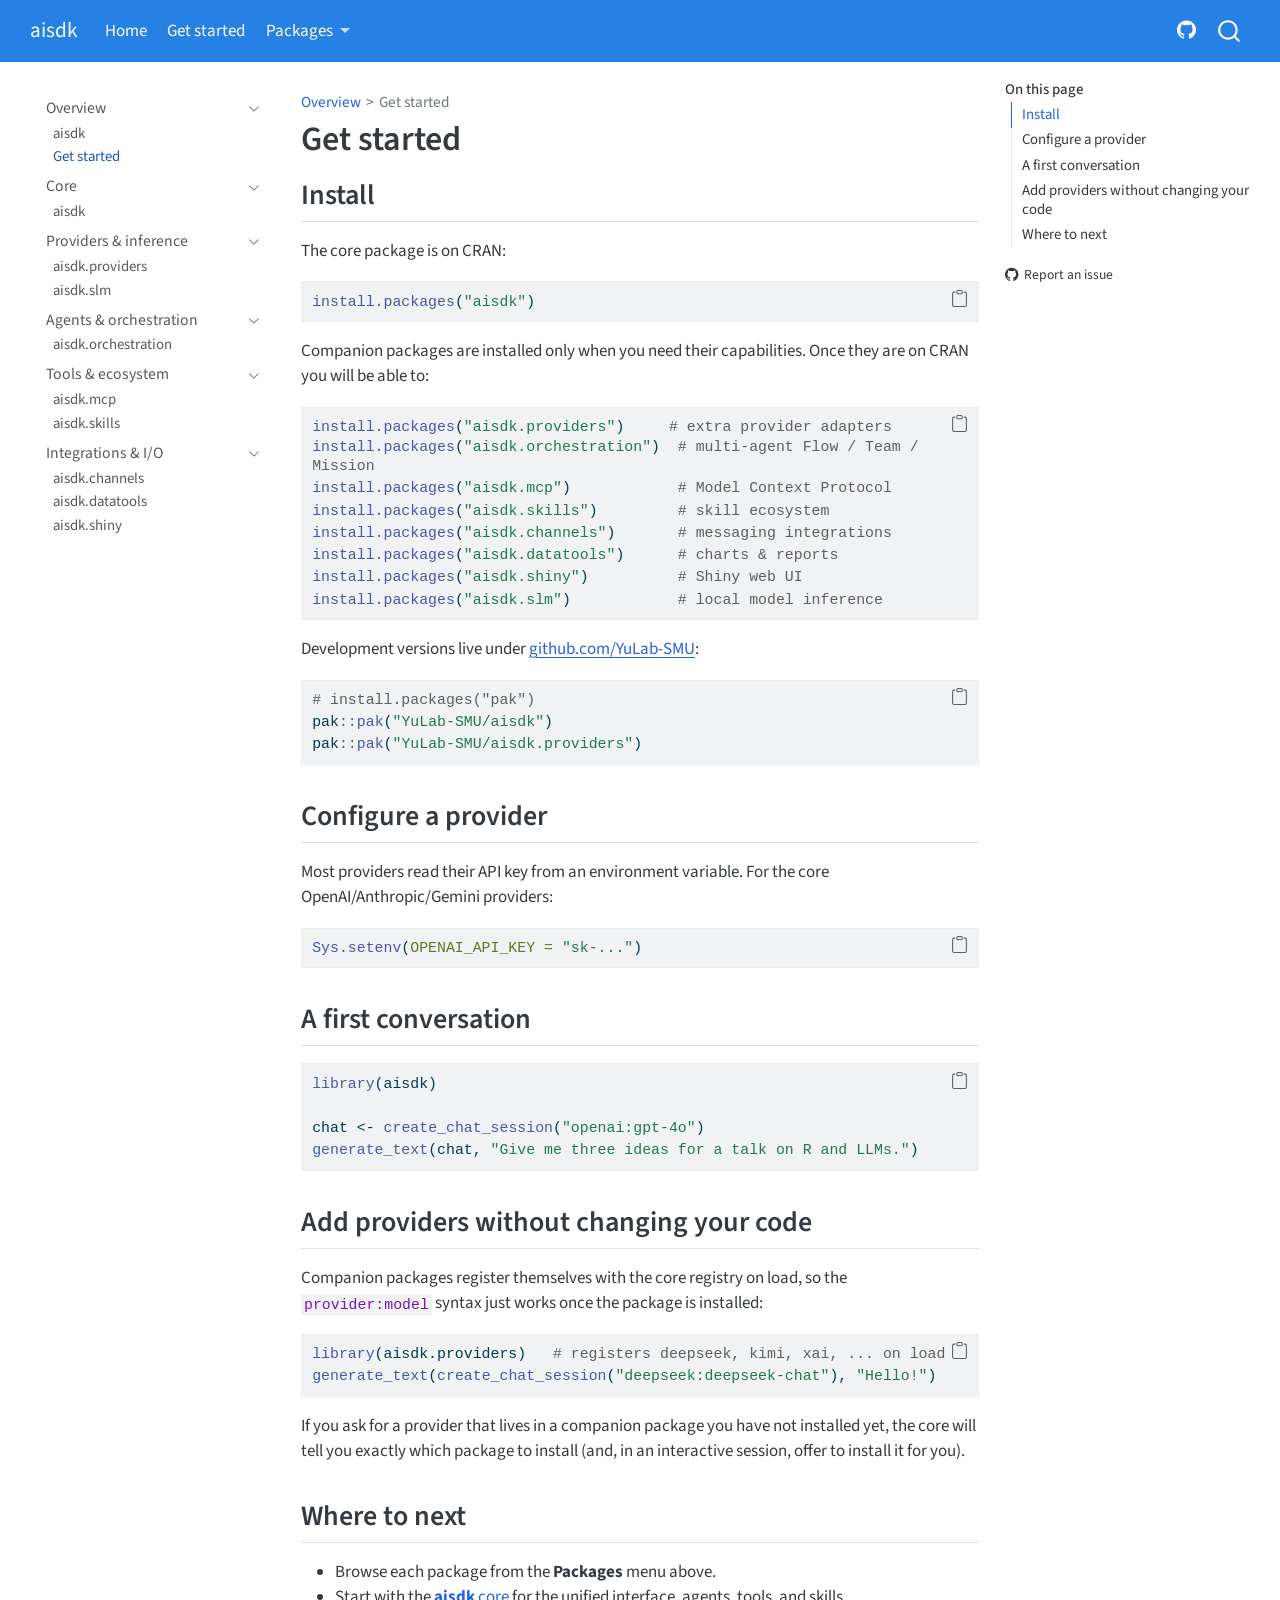
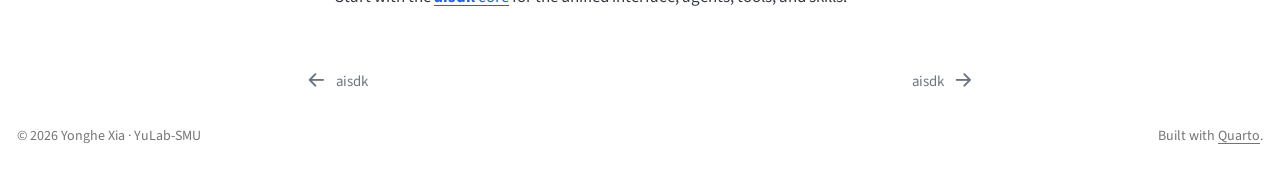
==== getting-started.html @ 2c071e80 "deploy: 6eab7a9f416797c6654ba5c603236b5b524926e0" ====
<!DOCTYPE html>
<html xmlns="http://www.w3.org/1999/xhtml" lang="en" xml:lang="en"><head>

<meta charset="utf-8">
<meta name="generator" content="quarto-1.9.38">

<meta name="viewport" content="width=device-width, initial-scale=1.0, user-scalable=yes">


<title>Get started – aisdk</title>
<style>
/* Default styles provided by pandoc.
** See https://pandoc.org/MANUAL.html#variables-for-html for config info.
*/
code{white-space: pre-wrap;}
span.smallcaps{font-variant: small-caps;}
div.columns{display: flex; gap: min(4vw, 1.5em);}
div.column{flex: auto; overflow-x: auto;}
div.hanging-indent{margin-left: 1.5em; text-indent: -1.5em;}
ul.task-list{list-style: none;}
ul.task-list li input[type="checkbox"] {
  width: 0.8em;
  margin: 0 0.8em 0.2em -1em; /* quarto-specific, see https://github.com/quarto-dev/quarto-cli/issues/4556 */ 
  vertical-align: middle;
}
/* CSS for syntax highlighting */
html { -webkit-text-size-adjust: 100%; }
pre > code.sourceCode { white-space: pre; position: relative; }
pre > code.sourceCode > span { display: inline-block; line-height: 1.25; }
pre > code.sourceCode > span:empty { height: 1.2em; }
.sourceCode { overflow: visible; }
code.sourceCode > span { color: inherit; text-decoration: inherit; }
div.sourceCode { margin: 1em 0; }
pre.sourceCode { margin: 0; }
@media screen {
div.sourceCode { overflow: auto; }
}
@media print {
pre > code.sourceCode { white-space: pre-wrap; }
pre > code.sourceCode > span { text-indent: -5em; padding-left: 5em; }
}
pre.numberSource code
  { counter-reset: source-line 0; }
pre.numberSource code > span
  { position: relative; left: -4em; counter-increment: source-line; }
pre.numberSource code > span > a:first-child::before
  { content: counter(source-line);
    position: relative; left: -1em; text-align: right; vertical-align: baseline;
    border: none; display: inline-block;
    -webkit-touch-callout: none; -webkit-user-select: none;
    -khtml-user-select: none; -moz-user-select: none;
    -ms-user-select: none; user-select: none;
    padding: 0 4px; width: 4em;
  }
pre.numberSource { margin-left: 3em;  padding-left: 4px; }
div.sourceCode
  {   }
@media screen {
pre > code.sourceCode > span > a:first-child::before { text-decoration: underline; }
}
</style>


<script src="site_libs/quarto-nav/quarto-nav.js"></script>
<script src="site_libs/quarto-nav/headroom.min.js"></script>
<script src="site_libs/clipboard/clipboard.min.js"></script>
<script src="site_libs/quarto-search/autocomplete.umd.js"></script>
<script src="site_libs/quarto-search/fuse.min.js"></script>
<script src="site_libs/quarto-search/quarto-search.js"></script>
<meta name="quarto:offset" content="./">
<link href="./packages/aisdk.html" rel="next">
<link href="./index.html" rel="prev">
<script src="site_libs/quarto-html/quarto.js" type="module"></script>
<script src="site_libs/quarto-html/tabsets/tabsets.js" type="module"></script>
<script src="site_libs/quarto-html/popper.min.js"></script>
<script src="site_libs/quarto-html/tippy.umd.min.js"></script>
<script src="site_libs/quarto-html/anchor.min.js"></script>
<link href="site_libs/quarto-html/tippy.css" rel="stylesheet">
<link href="site_libs/quarto-html/quarto-syntax-highlighting-15634bcf2e68342d4ad2dfa704d543f6.css" rel="stylesheet" id="quarto-text-highlighting-styles">
<script src="site_libs/bootstrap/bootstrap.min.js"></script>
<link href="site_libs/bootstrap/bootstrap-icons.css" rel="stylesheet">
<link href="site_libs/bootstrap/bootstrap-9aaadcc7bd3a96854312fb3be6956d5f.min.css" rel="stylesheet" append-hash="true" id="quarto-bootstrap" data-mode="light">
<script id="quarto-search-options" type="application/json">{
  "location": "navbar",
  "copy-button": false,
  "collapse-after": 3,
  "panel-placement": "end",
  "type": "overlay",
  "limit": 50,
  "keyboard-shortcut": [
    "f",
    "/",
    "s"
  ],
  "show-item-context": false,
  "language": {
    "search-no-results-text": "No results",
    "search-matching-documents-text": "matching documents",
    "search-copy-link-title": "Copy link to search",
    "search-hide-matches-text": "Hide additional matches",
    "search-more-match-text": "more match in this document",
    "search-more-matches-text": "more matches in this document",
    "search-clear-button-title": "Clear",
    "search-text-placeholder": "",
    "search-detached-cancel-button-title": "Cancel",
    "search-submit-button-title": "Submit",
    "search-label": "Search"
  }
}</script>


</head>

<body class="nav-sidebar floating nav-fixed quarto-light">

<div id="quarto-search-results"></div>
  <header id="quarto-header" class="headroom fixed-top">
    <nav class="navbar navbar-expand-lg " data-bs-theme="dark">
      <div class="navbar-container container-fluid">
      <div class="navbar-brand-container mx-auto">
    <a class="navbar-brand" href="./index.html">
    <span class="navbar-title">aisdk</span>
    </a>
  </div>
            <div id="quarto-search" class="" title="Search"></div>
          <button class="navbar-toggler" type="button" data-bs-toggle="collapse" data-bs-target="#navbarCollapse" aria-controls="navbarCollapse" role="menu" aria-expanded="false" aria-label="Toggle navigation" onclick="if (window.quartoToggleHeadroom) { window.quartoToggleHeadroom(); }">
  <span class="navbar-toggler-icon"></span>
</button>
          <div class="collapse navbar-collapse" id="navbarCollapse">
            <ul class="navbar-nav navbar-nav-scroll me-auto">
  <li class="nav-item">
    <a class="nav-link active" href="./index.html" aria-current="page"> 
<span class="menu-text">Home</span></a>
  </li>  
  <li class="nav-item">
    <a class="nav-link" href="./getting-started.html"> 
<span class="menu-text">Get started</span></a>
  </li>  
  <li class="nav-item dropdown ">
    <a class="nav-link dropdown-toggle" href="#" id="nav-menu-packages" role="link" data-bs-toggle="dropdown" aria-expanded="false">
 <span class="menu-text">Packages</span>
    </a>
    <ul class="dropdown-menu" aria-labelledby="nav-menu-packages">    
        <li>
    <a class="dropdown-item" href="./packages/aisdk.html">
 <span class="dropdown-text">aisdk — core</span></a>
  </li>  
        <li><hr class="dropdown-divider"></li>
        <li>
    <a class="dropdown-item" href="./packages/aisdk.providers.html">
 <span class="dropdown-text">aisdk.providers — provider adapters</span></a>
  </li>  
        <li>
    <a class="dropdown-item" href="./packages/aisdk.slm.html">
 <span class="dropdown-text">aisdk.slm — local inference</span></a>
  </li>  
        <li><hr class="dropdown-divider"></li>
        <li>
    <a class="dropdown-item" href="./packages/aisdk.orchestration.html">
 <span class="dropdown-text">aisdk.orchestration — multi-agent</span></a>
  </li>  
        <li>
    <a class="dropdown-item" href="./packages/aisdk.mcp.html">
 <span class="dropdown-text">aisdk.mcp — MCP client/server</span></a>
  </li>  
        <li>
    <a class="dropdown-item" href="./packages/aisdk.skills.html">
 <span class="dropdown-text">aisdk.skills — skill ecosystem</span></a>
  </li>  
        <li><hr class="dropdown-divider"></li>
        <li>
    <a class="dropdown-item" href="./packages/aisdk.channels.html">
 <span class="dropdown-text">aisdk.channels — messaging</span></a>
  </li>  
        <li>
    <a class="dropdown-item" href="./packages/aisdk.datatools.html">
 <span class="dropdown-text">aisdk.datatools — charts &amp; reports</span></a>
  </li>  
        <li>
    <a class="dropdown-item" href="./packages/aisdk.shiny.html">
 <span class="dropdown-text">aisdk.shiny — web UI</span></a>
  </li>  
    </ul>
  </li>
</ul>
            <ul class="navbar-nav navbar-nav-scroll ms-auto">
  <li class="nav-item compact">
    <a class="nav-link" href="https://github.com/YuLab-SMU/aisdk"> <i class="bi bi-github" role="img" aria-label="GitHub">
</i> 
<span class="menu-text"></span></a>
  </li>  
</ul>
          </div> <!-- /navcollapse -->
            <div class="quarto-navbar-tools">
</div>
      </div> <!-- /container-fluid -->
    </nav>
  <nav class="quarto-secondary-nav">
    <div class="container-fluid d-flex">
      <button type="button" class="quarto-btn-toggle btn" data-bs-toggle="collapse" role="button" data-bs-target=".quarto-sidebar-collapse-item" aria-controls="quarto-sidebar" aria-expanded="false" aria-label="Toggle sidebar navigation" onclick="if (window.quartoToggleHeadroom) { window.quartoToggleHeadroom(); }">
        <i class="bi bi-layout-text-sidebar-reverse"></i>
      </button>
        <nav class="quarto-page-breadcrumbs" aria-label="breadcrumb"><ol class="breadcrumb"><li class="breadcrumb-item"><a href="./index.html">Overview</a></li><li class="breadcrumb-item"><a href="./getting-started.html">Get started</a></li></ol></nav>
        <a class="flex-grow-1" role="navigation" data-bs-toggle="collapse" data-bs-target=".quarto-sidebar-collapse-item" aria-controls="quarto-sidebar" aria-expanded="false" aria-label="Toggle sidebar navigation" onclick="if (window.quartoToggleHeadroom) { window.quartoToggleHeadroom(); }">      
        </a>
    </div>
  </nav>
</header>
<!-- content -->
<div id="quarto-content" class="quarto-container page-columns page-rows-contents page-layout-article page-navbar">
<!-- sidebar -->
  <nav id="quarto-sidebar" class="sidebar collapse collapse-horizontal quarto-sidebar-collapse-item sidebar-navigation floating overflow-auto">
    <div class="sidebar-menu-container"> 
    <ul class="list-unstyled mt-1">
        <li class="sidebar-item sidebar-item-section">
      <div class="sidebar-item-container"> 
            <a class="sidebar-item-text sidebar-link text-start" data-bs-toggle="collapse" data-bs-target="#quarto-sidebar-section-1" role="navigation" aria-expanded="true">
 <span class="menu-text">Overview</span></a>
          <a class="sidebar-item-toggle text-start" data-bs-toggle="collapse" data-bs-target="#quarto-sidebar-section-1" role="navigation" aria-expanded="true" aria-label="Toggle section">
            <i class="bi bi-chevron-right ms-2"></i>
          </a> 
      </div>
      <ul id="quarto-sidebar-section-1" class="collapse list-unstyled sidebar-section depth1 show">  
          <li class="sidebar-item">
  <div class="sidebar-item-container"> 
  <a href="./index.html" class="sidebar-item-text sidebar-link">
 <span class="menu-text">aisdk</span></a>
  </div>
</li>
          <li class="sidebar-item">
  <div class="sidebar-item-container"> 
  <a href="./getting-started.html" class="sidebar-item-text sidebar-link active">
 <span class="menu-text">Get started</span></a>
  </div>
</li>
      </ul>
  </li>
        <li class="sidebar-item sidebar-item-section">
      <div class="sidebar-item-container"> 
            <a class="sidebar-item-text sidebar-link text-start" data-bs-toggle="collapse" data-bs-target="#quarto-sidebar-section-2" role="navigation" aria-expanded="true">
 <span class="menu-text">Core</span></a>
          <a class="sidebar-item-toggle text-start" data-bs-toggle="collapse" data-bs-target="#quarto-sidebar-section-2" role="navigation" aria-expanded="true" aria-label="Toggle section">
            <i class="bi bi-chevron-right ms-2"></i>
          </a> 
      </div>
      <ul id="quarto-sidebar-section-2" class="collapse list-unstyled sidebar-section depth1 show">  
          <li class="sidebar-item">
  <div class="sidebar-item-container"> 
  <a href="./packages/aisdk.html" class="sidebar-item-text sidebar-link">
 <span class="menu-text">aisdk</span></a>
  </div>
</li>
      </ul>
  </li>
        <li class="sidebar-item sidebar-item-section">
      <div class="sidebar-item-container"> 
            <a class="sidebar-item-text sidebar-link text-start" data-bs-toggle="collapse" data-bs-target="#quarto-sidebar-section-3" role="navigation" aria-expanded="true">
 <span class="menu-text">Providers &amp; inference</span></a>
          <a class="sidebar-item-toggle text-start" data-bs-toggle="collapse" data-bs-target="#quarto-sidebar-section-3" role="navigation" aria-expanded="true" aria-label="Toggle section">
            <i class="bi bi-chevron-right ms-2"></i>
          </a> 
      </div>
      <ul id="quarto-sidebar-section-3" class="collapse list-unstyled sidebar-section depth1 show">  
          <li class="sidebar-item">
  <div class="sidebar-item-container"> 
  <a href="./packages/aisdk.providers.html" class="sidebar-item-text sidebar-link">
 <span class="menu-text">aisdk.providers</span></a>
  </div>
</li>
          <li class="sidebar-item">
  <div class="sidebar-item-container"> 
  <a href="./packages/aisdk.slm.html" class="sidebar-item-text sidebar-link">
 <span class="menu-text">aisdk.slm</span></a>
  </div>
</li>
      </ul>
  </li>
        <li class="sidebar-item sidebar-item-section">
      <div class="sidebar-item-container"> 
            <a class="sidebar-item-text sidebar-link text-start" data-bs-toggle="collapse" data-bs-target="#quarto-sidebar-section-4" role="navigation" aria-expanded="true">
 <span class="menu-text">Agents &amp; orchestration</span></a>
          <a class="sidebar-item-toggle text-start" data-bs-toggle="collapse" data-bs-target="#quarto-sidebar-section-4" role="navigation" aria-expanded="true" aria-label="Toggle section">
            <i class="bi bi-chevron-right ms-2"></i>
          </a> 
      </div>
      <ul id="quarto-sidebar-section-4" class="collapse list-unstyled sidebar-section depth1 show">  
          <li class="sidebar-item">
  <div class="sidebar-item-container"> 
  <a href="./packages/aisdk.orchestration.html" class="sidebar-item-text sidebar-link">
 <span class="menu-text">aisdk.orchestration</span></a>
  </div>
</li>
      </ul>
  </li>
        <li class="sidebar-item sidebar-item-section">
      <div class="sidebar-item-container"> 
            <a class="sidebar-item-text sidebar-link text-start" data-bs-toggle="collapse" data-bs-target="#quarto-sidebar-section-5" role="navigation" aria-expanded="true">
 <span class="menu-text">Tools &amp; ecosystem</span></a>
          <a class="sidebar-item-toggle text-start" data-bs-toggle="collapse" data-bs-target="#quarto-sidebar-section-5" role="navigation" aria-expanded="true" aria-label="Toggle section">
            <i class="bi bi-chevron-right ms-2"></i>
          </a> 
      </div>
      <ul id="quarto-sidebar-section-5" class="collapse list-unstyled sidebar-section depth1 show">  
          <li class="sidebar-item">
  <div class="sidebar-item-container"> 
  <a href="./packages/aisdk.mcp.html" class="sidebar-item-text sidebar-link">
 <span class="menu-text">aisdk.mcp</span></a>
  </div>
</li>
          <li class="sidebar-item">
  <div class="sidebar-item-container"> 
  <a href="./packages/aisdk.skills.html" class="sidebar-item-text sidebar-link">
 <span class="menu-text">aisdk.skills</span></a>
  </div>
</li>
      </ul>
  </li>
        <li class="sidebar-item sidebar-item-section">
      <div class="sidebar-item-container"> 
            <a class="sidebar-item-text sidebar-link text-start" data-bs-toggle="collapse" data-bs-target="#quarto-sidebar-section-6" role="navigation" aria-expanded="true">
 <span class="menu-text">Integrations &amp; I/O</span></a>
          <a class="sidebar-item-toggle text-start" data-bs-toggle="collapse" data-bs-target="#quarto-sidebar-section-6" role="navigation" aria-expanded="true" aria-label="Toggle section">
            <i class="bi bi-chevron-right ms-2"></i>
          </a> 
      </div>
      <ul id="quarto-sidebar-section-6" class="collapse list-unstyled sidebar-section depth1 show">  
          <li class="sidebar-item">
  <div class="sidebar-item-container"> 
  <a href="./packages/aisdk.channels.html" class="sidebar-item-text sidebar-link">
 <span class="menu-text">aisdk.channels</span></a>
  </div>
</li>
          <li class="sidebar-item">
  <div class="sidebar-item-container"> 
  <a href="./packages/aisdk.datatools.html" class="sidebar-item-text sidebar-link">
 <span class="menu-text">aisdk.datatools</span></a>
  </div>
</li>
          <li class="sidebar-item">
  <div class="sidebar-item-container"> 
  <a href="./packages/aisdk.shiny.html" class="sidebar-item-text sidebar-link">
 <span class="menu-text">aisdk.shiny</span></a>
  </div>
</li>
      </ul>
  </li>
    </ul>
    </div>
</nav>
<div id="quarto-sidebar-glass" class="quarto-sidebar-collapse-item" data-bs-toggle="collapse" data-bs-target=".quarto-sidebar-collapse-item"></div>
<!-- margin-sidebar -->
    <div id="quarto-margin-sidebar" class="sidebar margin-sidebar">
        <nav id="TOC" role="doc-toc" class="toc-active">
    <h2 id="toc-title">On this page</h2>
   
  <ul>
  <li><a href="#install" id="toc-install" class="nav-link active" data-scroll-target="#install">Install</a></li>
  <li><a href="#configure-a-provider" id="toc-configure-a-provider" class="nav-link" data-scroll-target="#configure-a-provider">Configure a provider</a></li>
  <li><a href="#a-first-conversation" id="toc-a-first-conversation" class="nav-link" data-scroll-target="#a-first-conversation">A first conversation</a></li>
  <li><a href="#add-providers-without-changing-your-code" id="toc-add-providers-without-changing-your-code" class="nav-link" data-scroll-target="#add-providers-without-changing-your-code">Add providers without changing your code</a></li>
  <li><a href="#where-to-next" id="toc-where-to-next" class="nav-link" data-scroll-target="#where-to-next">Where to next</a></li>
  </ul>
<div class="toc-actions"><ul><li><a href="https://github.com/YuLab-SMU/aisdk-docs/issues/new" class="toc-action"><i class="bi bi-github"></i>Report an issue</a></li></ul></div></nav>
    </div>
<!-- main -->
<main class="content" id="quarto-document-content">

<header id="title-block-header" class="quarto-title-block default"><nav class="quarto-page-breadcrumbs quarto-title-breadcrumbs d-none d-lg-block" aria-label="breadcrumb"><ol class="breadcrumb"><li class="breadcrumb-item"><a href="./index.html">Overview</a></li><li class="breadcrumb-item"><a href="./getting-started.html">Get started</a></li></ol></nav>
<div class="quarto-title">
<h1 class="title">Get started</h1>
</div>



<div class="quarto-title-meta">

    
  
    
  </div>
  


</header>


<section id="install" class="level2">
<h2 class="anchored" data-anchor-id="install">Install</h2>
<p>The core package is on CRAN:</p>
<div class="code-copy-outer-scaffold"><div class="sourceCode" id="cb1"><pre class="sourceCode r code-with-copy"><code class="sourceCode r"><span id="cb1-1"><a href="#cb1-1" aria-hidden="true" tabindex="-1"></a><span class="fu">install.packages</span>(<span class="st">"aisdk"</span>)</span></code></pre></div><button title="Copy to Clipboard" class="code-copy-button"><i class="bi"></i></button></div>
<p>Companion packages are installed only when you need their capabilities. Once they are on CRAN you will be able to:</p>
<div class="code-copy-outer-scaffold"><div class="sourceCode" id="cb2"><pre class="sourceCode r code-with-copy"><code class="sourceCode r"><span id="cb2-1"><a href="#cb2-1" aria-hidden="true" tabindex="-1"></a><span class="fu">install.packages</span>(<span class="st">"aisdk.providers"</span>)     <span class="co"># extra provider adapters</span></span>
<span id="cb2-2"><a href="#cb2-2" aria-hidden="true" tabindex="-1"></a><span class="fu">install.packages</span>(<span class="st">"aisdk.orchestration"</span>)  <span class="co"># multi-agent Flow / Team / Mission</span></span>
<span id="cb2-3"><a href="#cb2-3" aria-hidden="true" tabindex="-1"></a><span class="fu">install.packages</span>(<span class="st">"aisdk.mcp"</span>)            <span class="co"># Model Context Protocol</span></span>
<span id="cb2-4"><a href="#cb2-4" aria-hidden="true" tabindex="-1"></a><span class="fu">install.packages</span>(<span class="st">"aisdk.skills"</span>)         <span class="co"># skill ecosystem</span></span>
<span id="cb2-5"><a href="#cb2-5" aria-hidden="true" tabindex="-1"></a><span class="fu">install.packages</span>(<span class="st">"aisdk.channels"</span>)       <span class="co"># messaging integrations</span></span>
<span id="cb2-6"><a href="#cb2-6" aria-hidden="true" tabindex="-1"></a><span class="fu">install.packages</span>(<span class="st">"aisdk.datatools"</span>)      <span class="co"># charts &amp; reports</span></span>
<span id="cb2-7"><a href="#cb2-7" aria-hidden="true" tabindex="-1"></a><span class="fu">install.packages</span>(<span class="st">"aisdk.shiny"</span>)          <span class="co"># Shiny web UI</span></span>
<span id="cb2-8"><a href="#cb2-8" aria-hidden="true" tabindex="-1"></a><span class="fu">install.packages</span>(<span class="st">"aisdk.slm"</span>)            <span class="co"># local model inference</span></span></code></pre></div><button title="Copy to Clipboard" class="code-copy-button"><i class="bi"></i></button></div>
<p>Development versions live under <a href="https://github.com/YuLab-SMU">github.com/YuLab-SMU</a>:</p>
<div class="code-copy-outer-scaffold"><div class="sourceCode" id="cb3"><pre class="sourceCode r code-with-copy"><code class="sourceCode r"><span id="cb3-1"><a href="#cb3-1" aria-hidden="true" tabindex="-1"></a><span class="co"># install.packages("pak")</span></span>
<span id="cb3-2"><a href="#cb3-2" aria-hidden="true" tabindex="-1"></a>pak<span class="sc">::</span><span class="fu">pak</span>(<span class="st">"YuLab-SMU/aisdk"</span>)</span>
<span id="cb3-3"><a href="#cb3-3" aria-hidden="true" tabindex="-1"></a>pak<span class="sc">::</span><span class="fu">pak</span>(<span class="st">"YuLab-SMU/aisdk.providers"</span>)</span></code></pre></div><button title="Copy to Clipboard" class="code-copy-button"><i class="bi"></i></button></div>
</section>
<section id="configure-a-provider" class="level2">
<h2 class="anchored" data-anchor-id="configure-a-provider">Configure a provider</h2>
<p>Most providers read their API key from an environment variable. For the core OpenAI/Anthropic/Gemini providers:</p>
<div class="code-copy-outer-scaffold"><div class="sourceCode" id="cb4"><pre class="sourceCode r code-with-copy"><code class="sourceCode r"><span id="cb4-1"><a href="#cb4-1" aria-hidden="true" tabindex="-1"></a><span class="fu">Sys.setenv</span>(<span class="at">OPENAI_API_KEY =</span> <span class="st">"sk-..."</span>)</span></code></pre></div><button title="Copy to Clipboard" class="code-copy-button"><i class="bi"></i></button></div>
</section>
<section id="a-first-conversation" class="level2">
<h2 class="anchored" data-anchor-id="a-first-conversation">A first conversation</h2>
<div class="code-copy-outer-scaffold"><div class="sourceCode" id="cb5"><pre class="sourceCode r code-with-copy"><code class="sourceCode r"><span id="cb5-1"><a href="#cb5-1" aria-hidden="true" tabindex="-1"></a><span class="fu">library</span>(aisdk)</span>
<span id="cb5-2"><a href="#cb5-2" aria-hidden="true" tabindex="-1"></a></span>
<span id="cb5-3"><a href="#cb5-3" aria-hidden="true" tabindex="-1"></a>chat <span class="ot">&lt;-</span> <span class="fu">create_chat_session</span>(<span class="st">"openai:gpt-4o"</span>)</span>
<span id="cb5-4"><a href="#cb5-4" aria-hidden="true" tabindex="-1"></a><span class="fu">generate_text</span>(chat, <span class="st">"Give me three ideas for a talk on R and LLMs."</span>)</span></code></pre></div><button title="Copy to Clipboard" class="code-copy-button"><i class="bi"></i></button></div>
</section>
<section id="add-providers-without-changing-your-code" class="level2">
<h2 class="anchored" data-anchor-id="add-providers-without-changing-your-code">Add providers without changing your code</h2>
<p>Companion packages register themselves with the core registry on load, so the <code>provider:model</code> syntax just works once the package is installed:</p>
<div class="code-copy-outer-scaffold"><div class="sourceCode" id="cb6"><pre class="sourceCode r code-with-copy"><code class="sourceCode r"><span id="cb6-1"><a href="#cb6-1" aria-hidden="true" tabindex="-1"></a><span class="fu">library</span>(aisdk.providers)   <span class="co"># registers deepseek, kimi, xai, ... on load</span></span>
<span id="cb6-2"><a href="#cb6-2" aria-hidden="true" tabindex="-1"></a><span class="fu">generate_text</span>(<span class="fu">create_chat_session</span>(<span class="st">"deepseek:deepseek-chat"</span>), <span class="st">"Hello!"</span>)</span></code></pre></div><button title="Copy to Clipboard" class="code-copy-button"><i class="bi"></i></button></div>
<p>If you ask for a provider that lives in a companion package you have not installed yet, the core will tell you exactly which package to install (and, in an interactive session, offer to install it for you).</p>
</section>
<section id="where-to-next" class="level2">
<h2 class="anchored" data-anchor-id="where-to-next">Where to next</h2>
<ul>
<li>Browse each package from the <strong>Packages</strong> menu above.</li>
<li>Start with the <a href="./packages/aisdk.html"><strong>aisdk</strong> core</a> for the unified interface, agents, tools, and skills.</li>
</ul>


</section>

</main> <!-- /main -->
<script id="quarto-html-after-body" type="application/javascript">
  window.document.addEventListener("DOMContentLoaded", function (event) {
    const icon = "";
    const anchorJS = new window.AnchorJS();
    anchorJS.options = {
      placement: 'right',
      icon: icon
    };
    anchorJS.add('.anchored');
    const isCodeAnnotation = (el) => {
      for (const clz of el.classList) {
        if (clz.startsWith('code-annotation-')) {                     
          return true;
        }
      }
      return false;
    }
    const onCopySuccess = function(e) {
      // button target
      const button = e.trigger;
      // don't keep focus
      button.blur();
      // flash "checked"
      button.classList.add('code-copy-button-checked');
      var currentTitle = button.getAttribute("title");
      button.setAttribute("title", "Copied!");
      let tooltip;
      if (window.bootstrap) {
        button.setAttribute("data-bs-toggle", "tooltip");
        button.setAttribute("data-bs-placement", "left");
        button.setAttribute("data-bs-title", "Copied!");
        tooltip = new bootstrap.Tooltip(button, 
          { trigger: "manual", 
            customClass: "code-copy-button-tooltip",
            offset: [0, -8]});
        tooltip.show();    
      }
      setTimeout(function() {
        if (tooltip) {
          tooltip.hide();
          button.removeAttribute("data-bs-title");
          button.removeAttribute("data-bs-toggle");
          button.removeAttribute("data-bs-placement");
        }
        button.setAttribute("title", currentTitle);
        button.classList.remove('code-copy-button-checked');
      }, 1000);
      // clear code selection
      e.clearSelection();
    }
    const getTextToCopy = function(trigger) {
      const outerScaffold = trigger.parentElement.cloneNode(true);
      const codeEl = outerScaffold.querySelector('code');
      for (const childEl of codeEl.children) {
        if (isCodeAnnotation(childEl)) {
          childEl.remove();
        }
      }
      return codeEl.innerText;
    }
    const clipboard = new window.ClipboardJS('.code-copy-button:not([data-in-quarto-modal])', {
      text: getTextToCopy
    });
    clipboard.on('success', onCopySuccess);
    if (window.document.getElementById('quarto-embedded-source-code-modal')) {
      const clipboardModal = new window.ClipboardJS('.code-copy-button[data-in-quarto-modal]', {
        text: getTextToCopy,
        container: window.document.getElementById('quarto-embedded-source-code-modal')
      });
      clipboardModal.on('success', onCopySuccess);
    }
      var localhostRegex = new RegExp(/^(?:http|https):\/\/localhost\:?[0-9]*\//);
      var mailtoRegex = new RegExp(/^mailto:/);
        var filterRegex = new RegExp("https:\/\/yulab-smu\.github\.io\/aisdk-docs\/");
      var isInternal = (href) => {
          return filterRegex.test(href) || localhostRegex.test(href) || mailtoRegex.test(href);
      }
      // Inspect non-navigation links and adorn them if external
     var links = window.document.querySelectorAll('a[href]:not(.nav-link):not(.navbar-brand):not(.toc-action):not(.sidebar-link):not(.sidebar-item-toggle):not(.pagination-link):not(.no-external):not([aria-hidden]):not(.dropdown-item):not(.quarto-navigation-tool):not(.about-link)');
      for (var i=0; i<links.length; i++) {
        const link = links[i];
        if (!isInternal(link.href)) {
          // undo the damage that might have been done by quarto-nav.js in the case of
          // links that we want to consider external
          if (link.dataset.originalHref !== undefined) {
            link.href = link.dataset.originalHref;
          }
        }
      }
    function tippyHover(el, contentFn, onTriggerFn, onUntriggerFn) {
      const config = {
        allowHTML: true,
        maxWidth: 500,
        delay: 100,
        arrow: false,
        appendTo: function(el) {
            return el.parentElement;
        },
        interactive: true,
        interactiveBorder: 10,
        theme: 'quarto',
        placement: 'bottom-start',
      };
      if (contentFn) {
        config.content = contentFn;
      }
      if (onTriggerFn) {
        config.onTrigger = onTriggerFn;
      }
      if (onUntriggerFn) {
        config.onUntrigger = onUntriggerFn;
      }
      window.tippy(el, config); 
    }
    const noterefs = window.document.querySelectorAll('a[role="doc-noteref"]');
    for (var i=0; i<noterefs.length; i++) {
      const ref = noterefs[i];
      tippyHover(ref, function() {
        // use id or data attribute instead here
        let href = ref.getAttribute('data-footnote-href') || ref.getAttribute('href');
        try { href = new URL(href).hash; } catch {}
        const id = href.replace(/^#\/?/, "");
        const note = window.document.getElementById(id);
        if (note) {
          return note.innerHTML;
        } else {
          return "";
        }
      });
    }
    const xrefs = window.document.querySelectorAll('a.quarto-xref');
    const processXRef = (id, note) => {
      // Strip column container classes
      const stripColumnClz = (el) => {
        el.classList.remove("page-full", "page-columns");
        if (el.children) {
          for (const child of el.children) {
            stripColumnClz(child);
          }
        }
      }
      stripColumnClz(note)
      if (id === null || id.startsWith('sec-')) {
        // Special case sections, only their first couple elements
        const container = document.createElement("div");
        if (note.children && note.children.length > 2) {
          container.appendChild(note.children[0].cloneNode(true));
          for (let i = 1; i < note.children.length; i++) {
            const child = note.children[i];
            if (child.tagName === "P" && child.innerText === "") {
              continue;
            } else {
              container.appendChild(child.cloneNode(true));
              break;
            }
          }
          if (window.Quarto?.typesetMath) {
            window.Quarto.typesetMath(container);
          }
          return container.innerHTML
        } else {
          if (window.Quarto?.typesetMath) {
            window.Quarto.typesetMath(note);
          }
          return note.innerHTML;
        }
      } else {
        // Remove any anchor links if they are present
        const anchorLink = note.querySelector('a.anchorjs-link');
        if (anchorLink) {
          anchorLink.remove();
        }
        if (window.Quarto?.typesetMath) {
          window.Quarto.typesetMath(note);
        }
        if (note.classList.contains("callout")) {
          return note.outerHTML;
        } else {
          return note.innerHTML;
        }
      }
    }
    for (var i=0; i<xrefs.length; i++) {
      const xref = xrefs[i];
      tippyHover(xref, undefined, function(instance) {
        instance.disable();
        let url = xref.getAttribute('href');
        let hash = undefined; 
        if (url.startsWith('#')) {
          hash = url;
        } else {
          try { hash = new URL(url).hash; } catch {}
        }
        if (hash) {
          const id = hash.replace(/^#\/?/, "");
          const note = window.document.getElementById(id);
          if (note !== null) {
            try {
              const html = processXRef(id, note.cloneNode(true));
              instance.setContent(html);
            } finally {
              instance.enable();
              instance.show();
            }
          } else {
            // See if we can fetch this
            fetch(url.split('#')[0])
            .then(res => res.text())
            .then(html => {
              const parser = new DOMParser();
              const htmlDoc = parser.parseFromString(html, "text/html");
              const note = htmlDoc.getElementById(id);
              if (note !== null) {
                const html = processXRef(id, note);
                instance.setContent(html);
              } 
            }).finally(() => {
              instance.enable();
              instance.show();
            });
          }
        } else {
          // See if we can fetch a full url (with no hash to target)
          // This is a special case and we should probably do some content thinning / targeting
          fetch(url)
          .then(res => res.text())
          .then(html => {
            const parser = new DOMParser();
            const htmlDoc = parser.parseFromString(html, "text/html");
            const note = htmlDoc.querySelector('main.content');
            if (note !== null) {
              // This should only happen for chapter cross references
              // (since there is no id in the URL)
              // remove the first header
              if (note.children.length > 0 && note.children[0].tagName === "HEADER") {
                note.children[0].remove();
              }
              const html = processXRef(null, note);
              instance.setContent(html);
            } 
          }).finally(() => {
            instance.enable();
            instance.show();
          });
        }
      }, function(instance) {
      });
    }
        let selectedAnnoteEl;
        const selectorForAnnotation = ( cell, annotation) => {
          let cellAttr = 'data-code-cell="' + cell + '"';
          let lineAttr = 'data-code-annotation="' +  annotation + '"';
          const selector = 'span[' + cellAttr + '][' + lineAttr + ']';
          return selector;
        }
        const selectCodeLines = (annoteEl) => {
          const doc = window.document;
          const targetCell = annoteEl.getAttribute("data-target-cell");
          const targetAnnotation = annoteEl.getAttribute("data-target-annotation");
          const annoteSpan = window.document.querySelector(selectorForAnnotation(targetCell, targetAnnotation));
          const lines = annoteSpan.getAttribute("data-code-lines").split(",");
          const lineIds = lines.map((line) => {
            return targetCell + "-" + line;
          })
          let top = null;
          let height = null;
          let parent = null;
          if (lineIds.length > 0) {
              //compute the position of the single el (top and bottom and make a div)
              const el = window.document.getElementById(lineIds[0]);
              top = el.offsetTop;
              height = el.offsetHeight;
              parent = el.parentElement.parentElement;
            if (lineIds.length > 1) {
              const lastEl = window.document.getElementById(lineIds[lineIds.length - 1]);
              const bottom = lastEl.offsetTop + lastEl.offsetHeight;
              height = bottom - top;
            }
            if (top !== null && height !== null && parent !== null) {
              // cook up a div (if necessary) and position it 
              let div = window.document.getElementById("code-annotation-line-highlight");
              if (div === null) {
                div = window.document.createElement("div");
                div.setAttribute("id", "code-annotation-line-highlight");
                div.style.position = 'absolute';
                parent.appendChild(div);
              }
              div.style.top = top - 2 + "px";
              div.style.height = height + 4 + "px";
              div.style.left = 0;
              let gutterDiv = window.document.getElementById("code-annotation-line-highlight-gutter");
              if (gutterDiv === null) {
                gutterDiv = window.document.createElement("div");
                gutterDiv.setAttribute("id", "code-annotation-line-highlight-gutter");
                gutterDiv.style.position = 'absolute';
                const codeCell = window.document.getElementById(targetCell);
                const gutter = codeCell.querySelector('.code-annotation-gutter');
                gutter.appendChild(gutterDiv);
              }
              gutterDiv.style.top = top - 2 + "px";
              gutterDiv.style.height = height + 4 + "px";
            }
            selectedAnnoteEl = annoteEl;
          }
        };
        const unselectCodeLines = () => {
          const elementsIds = ["code-annotation-line-highlight", "code-annotation-line-highlight-gutter"];
          elementsIds.forEach((elId) => {
            const div = window.document.getElementById(elId);
            if (div) {
              div.remove();
            }
          });
          selectedAnnoteEl = undefined;
        };
          // Handle positioning of the toggle
      window.addEventListener(
        "resize",
        throttle(() => {
          elRect = undefined;
          if (selectedAnnoteEl) {
            selectCodeLines(selectedAnnoteEl);
          }
        }, 10)
      );
      function throttle(fn, ms) {
      let throttle = false;
      let timer;
        return (...args) => {
          if(!throttle) { // first call gets through
              fn.apply(this, args);
              throttle = true;
          } else { // all the others get throttled
              if(timer) clearTimeout(timer); // cancel #2
              timer = setTimeout(() => {
                fn.apply(this, args);
                timer = throttle = false;
              }, ms);
          }
        };
      }
        // Attach click handler to the DT
        const annoteDls = window.document.querySelectorAll('dt[data-target-cell]');
        for (const annoteDlNode of annoteDls) {
          annoteDlNode.addEventListener('click', (event) => {
            const clickedEl = event.target;
            if (clickedEl !== selectedAnnoteEl) {
              unselectCodeLines();
              const activeEl = window.document.querySelector('dt[data-target-cell].code-annotation-active');
              if (activeEl) {
                activeEl.classList.remove('code-annotation-active');
              }
              selectCodeLines(clickedEl);
              clickedEl.classList.add('code-annotation-active');
            } else {
              // Unselect the line
              unselectCodeLines();
              clickedEl.classList.remove('code-annotation-active');
            }
          });
        }
    const findCites = (el) => {
      const parentEl = el.parentElement;
      if (parentEl) {
        const cites = parentEl.dataset.cites;
        if (cites) {
          return {
            el,
            cites: cites.split(' ')
          };
        } else {
          return findCites(el.parentElement)
        }
      } else {
        return undefined;
      }
    };
    var bibliorefs = window.document.querySelectorAll('a[role="doc-biblioref"]');
    for (var i=0; i<bibliorefs.length; i++) {
      const ref = bibliorefs[i];
      const citeInfo = findCites(ref);
      if (citeInfo) {
        tippyHover(citeInfo.el, function() {
          var popup = window.document.createElement('div');
          citeInfo.cites.forEach(function(cite) {
            var citeDiv = window.document.createElement('div');
            citeDiv.classList.add('hanging-indent');
            citeDiv.classList.add('csl-entry');
            var biblioDiv = window.document.getElementById('ref-' + cite);
            if (biblioDiv) {
              citeDiv.innerHTML = biblioDiv.innerHTML;
            }
            popup.appendChild(citeDiv);
          });
          return popup.innerHTML;
        });
      }
    }
  });
  </script>
<nav class="page-navigation">
  <div class="nav-page nav-page-previous">
      <a href="./index.html" class="pagination-link" aria-label="aisdk">
        <i class="bi bi-arrow-left-short"></i> <span class="nav-page-text">aisdk</span>
      </a>          
  </div>
  <div class="nav-page nav-page-next">
      <a href="./packages/aisdk.html" class="pagination-link" aria-label="aisdk">
        <span class="nav-page-text">aisdk</span> <i class="bi bi-arrow-right-short"></i>
      </a>
  </div>
</nav>
</div> <!-- /content -->
<footer class="footer">
  <div class="nav-footer">
    <div class="nav-footer-left">
<p>© 2026 Yonghe Xia · YuLab-SMU</p>
</div>   
    <div class="nav-footer-center">
      &nbsp;
    <div class="toc-actions d-sm-block d-md-none"><ul><li><a href="https://github.com/YuLab-SMU/aisdk-docs/issues/new" class="toc-action"><i class="bi bi-github"></i>Report an issue</a></li></ul></div></div>
    <div class="nav-footer-right">
<p>Built with <a href="https://quarto.org">Quarto</a>.</p>
</div>
  </div>
</footer>




</body></html>
---- site_libs/quarto-html/tippy.css ----
.tippy-box[data-animation=fade][data-state=hidden]{opacity:0}[data-tippy-root]{max-width:calc(100vw - 10px)}.tippy-box{position:relative;background-color:#333;color:#fff;border-radius:4px;font-size:14px;line-height:1.4;white-space:normal;outline:0;transition-property:transform,visibility,opacity}.tippy-box[data-placement^=top]>.tippy-arrow{bottom:0}.tippy-box[data-placement^=top]>.tippy-arrow:before{bottom:-7px;left:0;border-width:8px 8px 0;border-top-color:initial;transform-origin:center top}.tippy-box[data-placement^=bottom]>.tippy-arrow{top:0}.tippy-box[data-placement^=bottom]>.tippy-arrow:before{top:-7px;left:0;border-width:0 8px 8px;border-bottom-color:initial;transform-origin:center bottom}.tippy-box[data-placement^=left]>.tippy-arrow{right:0}.tippy-box[data-placement^=left]>.tippy-arrow:before{border-width:8px 0 8px 8px;border-left-color:initial;right:-7px;transform-origin:center left}.tippy-box[data-placement^=right]>.tippy-arrow{left:0}.tippy-box[data-placement^=right]>.tippy-arrow:before{left:-7px;border-width:8px 8px 8px 0;border-right-color:initial;transform-origin:center right}.tippy-box[data-inertia][data-state=visible]{transition-timing-function:cubic-bezier(.54,1.5,.38,1.11)}.tippy-arrow{width:16px;height:16px;color:#333}.tippy-arrow:before{content:"";position:absolute;border-color:transparent;border-style:solid}.tippy-content{position:relative;padding:5px 9px;z-index:1}
---- site_libs/quarto-html/quarto-syntax-highlighting-15634bcf2e68342d4ad2dfa704d543f6.css ----
/* quarto syntax highlight colors */
:root {
  --quarto-hl-ot-color: #003B4F;
  --quarto-hl-at-color: #657422;
  --quarto-hl-ss-color: #20794D;
  --quarto-hl-an-color: #5E5E5E;
  --quarto-hl-fu-color: #4758AB;
  --quarto-hl-st-color: #20794D;
  --quarto-hl-cf-color: #003B4F;
  --quarto-hl-op-color: #5E5E5E;
  --quarto-hl-er-color: #AD0000;
  --quarto-hl-bn-color: #AD0000;
  --quarto-hl-al-color: #AD0000;
  --quarto-hl-va-color: #111111;
  --quarto-hl-bu-color: inherit;
  --quarto-hl-ex-color: inherit;
  --quarto-hl-pp-color: #AD0000;
  --quarto-hl-in-color: #5E5E5E;
  --quarto-hl-vs-color: #20794D;
  --quarto-hl-wa-color: #5E5E5E;
  --quarto-hl-do-color: #5E5E5E;
  --quarto-hl-im-color: #00769E;
  --quarto-hl-ch-color: #20794D;
  --quarto-hl-dt-color: #AD0000;
  --quarto-hl-fl-color: #AD0000;
  --quarto-hl-co-color: #5E5E5E;
  --quarto-hl-cv-color: #5E5E5E;
  --quarto-hl-cn-color: #8f5902;
  --quarto-hl-sc-color: #5E5E5E;
  --quarto-hl-dv-color: #AD0000;
  --quarto-hl-kw-color: #003B4F;
}

/* other quarto variables */
:root {
  --quarto-font-monospace: SFMono-Regular, Menlo, Monaco, Consolas, "Liberation Mono", "Courier New", monospace;
}

/* syntax highlight based on Pandoc's rules */
pre > code.sourceCode > span {
  color: #003B4F;
}

code.sourceCode > span {
  color: #003B4F;
}

div.sourceCode,
div.sourceCode pre.sourceCode {
  color: #003B4F;
}

/* Normal */
code span {
  color: #003B4F;
}

/* Alert */
code span.al {
  color: #AD0000;
  font-style: inherit;
}

/* Annotation */
code span.an {
  color: #5E5E5E;
  font-style: inherit;
}

/* Attribute */
code span.at {
  color: #657422;
  font-style: inherit;
}

/* BaseN */
code span.bn {
  color: #AD0000;
  font-style: inherit;
}

/* BuiltIn */
code span.bu {
  font-style: inherit;
}

/* ControlFlow */
code span.cf {
  color: #003B4F;
  font-weight: bold;
  font-style: inherit;
}

/* Char */
code span.ch {
  color: #20794D;
  font-style: inherit;
}

/* Constant */
code span.cn {
  color: #8f5902;
  font-style: inherit;
}

/* Comment */
code span.co {
  color: #5E5E5E;
  font-style: inherit;
}

/* CommentVar */
code span.cv {
  color: #5E5E5E;
  font-style: italic;
}

/* Documentation */
code span.do {
  color: #5E5E5E;
  font-style: italic;
}

/* DataType */
code span.dt {
  color: #AD0000;
  font-style: inherit;
}

/* DecVal */
code span.dv {
  color: #AD0000;
  font-style: inherit;
}

/* Error */
code span.er {
  color: #AD0000;
  font-style: inherit;
}

/* Extension */
code span.ex {
  font-style: inherit;
}

/* Float */
code span.fl {
  color: #AD0000;
  font-style: inherit;
}

/* Function */
code span.fu {
  color: #4758AB;
  font-style: inherit;
}

/* Import */
code span.im {
  color: #00769E;
  font-style: inherit;
}

/* Information */
code span.in {
  color: #5E5E5E;
  font-style: inherit;
}

/* Keyword */
code span.kw {
  color: #003B4F;
  font-weight: bold;
  font-style: inherit;
}

/* Operator */
code span.op {
  color: #5E5E5E;
  font-style: inherit;
}

/* Other */
code span.ot {
  color: #003B4F;
  font-style: inherit;
}

/* Preprocessor */
code span.pp {
  color: #AD0000;
  font-style: inherit;
}

/* SpecialChar */
code span.sc {
  color: #5E5E5E;
  font-style: inherit;
}

/* SpecialString */
code span.ss {
  color: #20794D;
  font-style: inherit;
}

/* String */
code span.st {
  color: #20794D;
  font-style: inherit;
}

/* Variable */
code span.va {
  color: #111111;
  font-style: inherit;
}

/* VerbatimString */
code span.vs {
  color: #20794D;
  font-style: inherit;
}

/* Warning */
code span.wa {
  color: #5E5E5E;
  font-style: italic;
}

.prevent-inlining {
  content: "</";
}

/*# sourceMappingURL=f23921c56f73e400b49028c9186a1aa0.css.map */
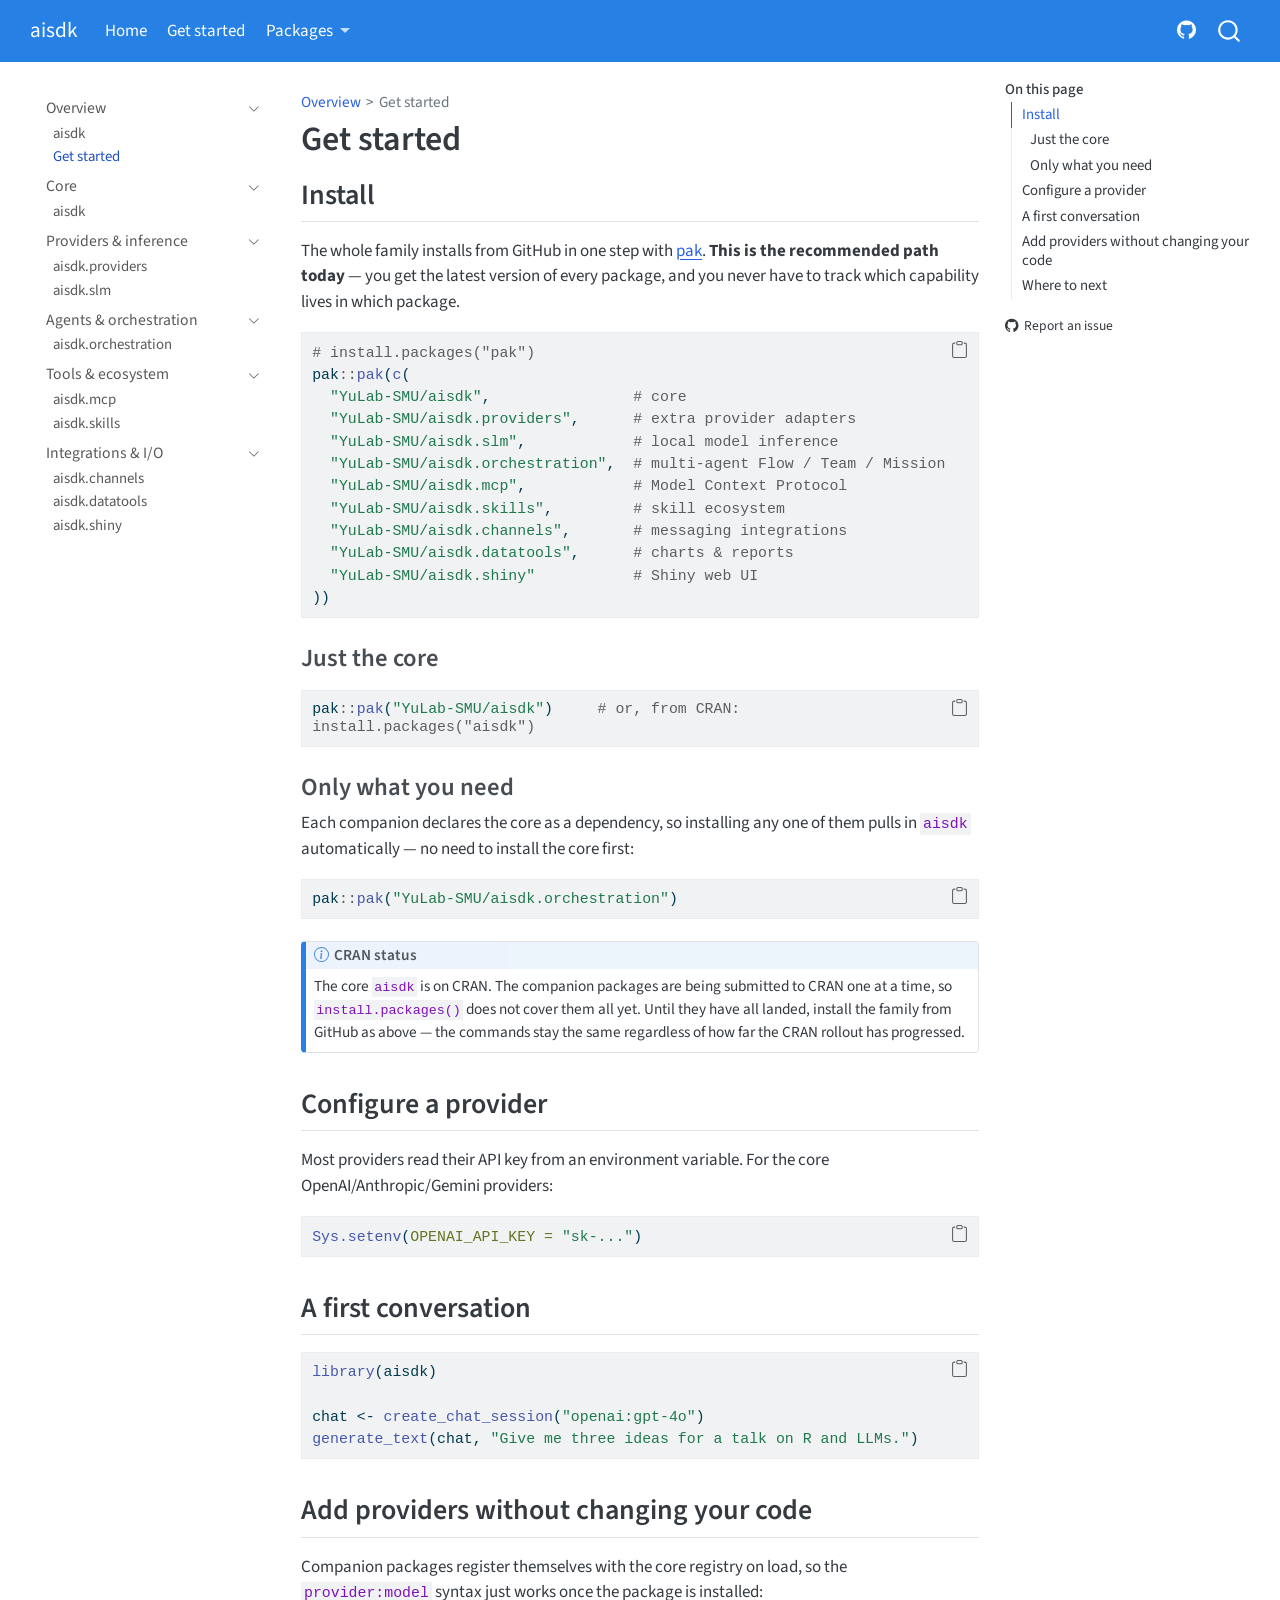
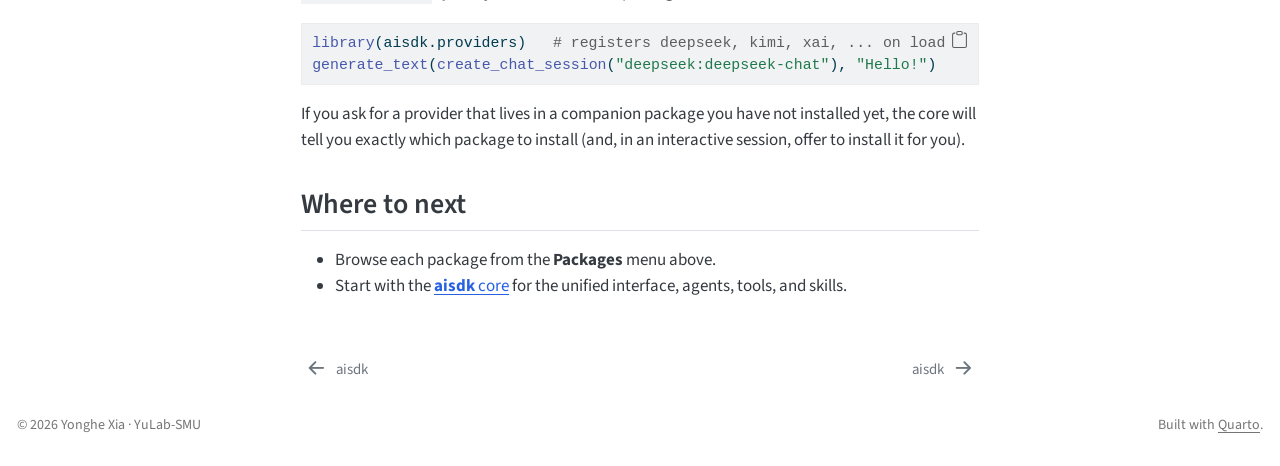
==== commit 9b19cef8: "deploy: 91c6fc7b91583deea83f50b4a94e06d3432e7edc" ====
--- a/getting-started.html
+++ b/getting-started.html
@@ -354,7 +354,11 @@
     <h2 id="toc-title">On this page</h2>
    
   <ul>
-  <li><a href="#install" id="toc-install" class="nav-link active" data-scroll-target="#install">Install</a></li>
+  <li><a href="#install" id="toc-install" class="nav-link active" data-scroll-target="#install">Install</a>
+  <ul class="collapse">
+  <li><a href="#just-the-core" id="toc-just-the-core" class="nav-link" data-scroll-target="#just-the-core">Just the core</a></li>
+  <li><a href="#only-what-you-need" id="toc-only-what-you-need" class="nav-link" data-scroll-target="#only-what-you-need">Only what you need</a></li>
+  </ul></li>
   <li><a href="#configure-a-provider" id="toc-configure-a-provider" class="nav-link" data-scroll-target="#configure-a-provider">Configure a provider</a></li>
   <li><a href="#a-first-conversation" id="toc-a-first-conversation" class="nav-link" data-scroll-target="#a-first-conversation">A first conversation</a></li>
   <li><a href="#add-providers-without-changing-your-code" id="toc-add-providers-without-changing-your-code" class="nav-link" data-scroll-target="#add-providers-without-changing-your-code">Add providers without changing your code</a></li>
@@ -386,21 +390,41 @@
 
 <section id="install" class="level2">
 <h2 class="anchored" data-anchor-id="install">Install</h2>
-<p>The core package is on CRAN:</p>
-<div class="code-copy-outer-scaffold"><div class="sourceCode" id="cb1"><pre class="sourceCode r code-with-copy"><code class="sourceCode r"><span id="cb1-1"><a href="#cb1-1" aria-hidden="true" tabindex="-1"></a><span class="fu">install.packages</span>(<span class="st">"aisdk"</span>)</span></code></pre></div><button title="Copy to Clipboard" class="code-copy-button"><i class="bi"></i></button></div>
-<p>Companion packages are installed only when you need their capabilities. Once they are on CRAN you will be able to:</p>
-<div class="code-copy-outer-scaffold"><div class="sourceCode" id="cb2"><pre class="sourceCode r code-with-copy"><code class="sourceCode r"><span id="cb2-1"><a href="#cb2-1" aria-hidden="true" tabindex="-1"></a><span class="fu">install.packages</span>(<span class="st">"aisdk.providers"</span>)     <span class="co"># extra provider adapters</span></span>
-<span id="cb2-2"><a href="#cb2-2" aria-hidden="true" tabindex="-1"></a><span class="fu">install.packages</span>(<span class="st">"aisdk.orchestration"</span>)  <span class="co"># multi-agent Flow / Team / Mission</span></span>
-<span id="cb2-3"><a href="#cb2-3" aria-hidden="true" tabindex="-1"></a><span class="fu">install.packages</span>(<span class="st">"aisdk.mcp"</span>)            <span class="co"># Model Context Protocol</span></span>
-<span id="cb2-4"><a href="#cb2-4" aria-hidden="true" tabindex="-1"></a><span class="fu">install.packages</span>(<span class="st">"aisdk.skills"</span>)         <span class="co"># skill ecosystem</span></span>
-<span id="cb2-5"><a href="#cb2-5" aria-hidden="true" tabindex="-1"></a><span class="fu">install.packages</span>(<span class="st">"aisdk.channels"</span>)       <span class="co"># messaging integrations</span></span>
-<span id="cb2-6"><a href="#cb2-6" aria-hidden="true" tabindex="-1"></a><span class="fu">install.packages</span>(<span class="st">"aisdk.datatools"</span>)      <span class="co"># charts &amp; reports</span></span>
-<span id="cb2-7"><a href="#cb2-7" aria-hidden="true" tabindex="-1"></a><span class="fu">install.packages</span>(<span class="st">"aisdk.shiny"</span>)          <span class="co"># Shiny web UI</span></span>
-<span id="cb2-8"><a href="#cb2-8" aria-hidden="true" tabindex="-1"></a><span class="fu">install.packages</span>(<span class="st">"aisdk.slm"</span>)            <span class="co"># local model inference</span></span></code></pre></div><button title="Copy to Clipboard" class="code-copy-button"><i class="bi"></i></button></div>
-<p>Development versions live under <a href="https://github.com/YuLab-SMU">github.com/YuLab-SMU</a>:</p>
-<div class="code-copy-outer-scaffold"><div class="sourceCode" id="cb3"><pre class="sourceCode r code-with-copy"><code class="sourceCode r"><span id="cb3-1"><a href="#cb3-1" aria-hidden="true" tabindex="-1"></a><span class="co"># install.packages("pak")</span></span>
-<span id="cb3-2"><a href="#cb3-2" aria-hidden="true" tabindex="-1"></a>pak<span class="sc">::</span><span class="fu">pak</span>(<span class="st">"YuLab-SMU/aisdk"</span>)</span>
-<span id="cb3-3"><a href="#cb3-3" aria-hidden="true" tabindex="-1"></a>pak<span class="sc">::</span><span class="fu">pak</span>(<span class="st">"YuLab-SMU/aisdk.providers"</span>)</span></code></pre></div><button title="Copy to Clipboard" class="code-copy-button"><i class="bi"></i></button></div>
+<p>The whole family installs from GitHub in one step with <a href="https://pak.r-lib.org/">pak</a>. <strong>This is the recommended path today</strong> — you get the latest version of every package, and you never have to track which capability lives in which package.</p>
+<div class="code-copy-outer-scaffold"><div class="sourceCode" id="cb1"><pre class="sourceCode r code-with-copy"><code class="sourceCode r"><span id="cb1-1"><a href="#cb1-1" aria-hidden="true" tabindex="-1"></a><span class="co"># install.packages("pak")</span></span>
+<span id="cb1-2"><a href="#cb1-2" aria-hidden="true" tabindex="-1"></a>pak<span class="sc">::</span><span class="fu">pak</span>(<span class="fu">c</span>(</span>
+<span id="cb1-3"><a href="#cb1-3" aria-hidden="true" tabindex="-1"></a>  <span class="st">"YuLab-SMU/aisdk"</span>,                <span class="co"># core</span></span>
+<span id="cb1-4"><a href="#cb1-4" aria-hidden="true" tabindex="-1"></a>  <span class="st">"YuLab-SMU/aisdk.providers"</span>,      <span class="co"># extra provider adapters</span></span>
+<span id="cb1-5"><a href="#cb1-5" aria-hidden="true" tabindex="-1"></a>  <span class="st">"YuLab-SMU/aisdk.slm"</span>,            <span class="co"># local model inference</span></span>
+<span id="cb1-6"><a href="#cb1-6" aria-hidden="true" tabindex="-1"></a>  <span class="st">"YuLab-SMU/aisdk.orchestration"</span>,  <span class="co"># multi-agent Flow / Team / Mission</span></span>
+<span id="cb1-7"><a href="#cb1-7" aria-hidden="true" tabindex="-1"></a>  <span class="st">"YuLab-SMU/aisdk.mcp"</span>,            <span class="co"># Model Context Protocol</span></span>
+<span id="cb1-8"><a href="#cb1-8" aria-hidden="true" tabindex="-1"></a>  <span class="st">"YuLab-SMU/aisdk.skills"</span>,         <span class="co"># skill ecosystem</span></span>
+<span id="cb1-9"><a href="#cb1-9" aria-hidden="true" tabindex="-1"></a>  <span class="st">"YuLab-SMU/aisdk.channels"</span>,       <span class="co"># messaging integrations</span></span>
+<span id="cb1-10"><a href="#cb1-10" aria-hidden="true" tabindex="-1"></a>  <span class="st">"YuLab-SMU/aisdk.datatools"</span>,      <span class="co"># charts &amp; reports</span></span>
+<span id="cb1-11"><a href="#cb1-11" aria-hidden="true" tabindex="-1"></a>  <span class="st">"YuLab-SMU/aisdk.shiny"</span>           <span class="co"># Shiny web UI</span></span>
+<span id="cb1-12"><a href="#cb1-12" aria-hidden="true" tabindex="-1"></a>))</span></code></pre></div><button title="Copy to Clipboard" class="code-copy-button"><i class="bi"></i></button></div>
+<section id="just-the-core" class="level3">
+<h3 class="anchored" data-anchor-id="just-the-core">Just the core</h3>
+<div class="code-copy-outer-scaffold"><div class="sourceCode" id="cb2"><pre class="sourceCode r code-with-copy"><code class="sourceCode r"><span id="cb2-1"><a href="#cb2-1" aria-hidden="true" tabindex="-1"></a>pak<span class="sc">::</span><span class="fu">pak</span>(<span class="st">"YuLab-SMU/aisdk"</span>)     <span class="co"># or, from CRAN: install.packages("aisdk")</span></span></code></pre></div><button title="Copy to Clipboard" class="code-copy-button"><i class="bi"></i></button></div>
+</section>
+<section id="only-what-you-need" class="level3">
+<h3 class="anchored" data-anchor-id="only-what-you-need">Only what you need</h3>
+<p>Each companion declares the core as a dependency, so installing any one of them pulls in <code>aisdk</code> automatically — no need to install the core first:</p>
+<div class="code-copy-outer-scaffold"><div class="sourceCode" id="cb3"><pre class="sourceCode r code-with-copy"><code class="sourceCode r"><span id="cb3-1"><a href="#cb3-1" aria-hidden="true" tabindex="-1"></a>pak<span class="sc">::</span><span class="fu">pak</span>(<span class="st">"YuLab-SMU/aisdk.orchestration"</span>)</span></code></pre></div><button title="Copy to Clipboard" class="code-copy-button"><i class="bi"></i></button></div>
+<div class="callout callout-style-default callout-note callout-titled">
+<div class="callout-header d-flex align-content-center">
+<div class="callout-icon-container">
+<i class="callout-icon"></i>
+</div>
+<div class="callout-title-container flex-fill">
+<span class="screen-reader-only">Note</span>CRAN status
+</div>
+</div>
+<div class="callout-body-container callout-body">
+<p>The core <code>aisdk</code> is on CRAN. The companion packages are being submitted to CRAN one at a time, so <code>install.packages()</code> does not cover them all yet. Until they have all landed, install the family from GitHub as above — the commands stay the same regardless of how far the CRAN rollout has progressed.</p>
+</div>
+</div>
+</section>
 </section>
 <section id="configure-a-provider" class="level2">
 <h2 class="anchored" data-anchor-id="configure-a-provider">Configure a provider</h2>
@@ -505,7 +529,7 @@
     }
       var localhostRegex = new RegExp(/^(?:http|https):\/\/localhost\:?[0-9]*\//);
       var mailtoRegex = new RegExp(/^mailto:/);
-        var filterRegex = new RegExp("https:\/\/yulab-smu\.github\.io\/aisdk-docs\/");
+        var filterRegex = new RegExp("https:\/\/yulab-smu\.top\/aisdk-docs\/");
       var isInternal = (href) => {
           return filterRegex.test(href) || localhostRegex.test(href) || mailtoRegex.test(href);
       }
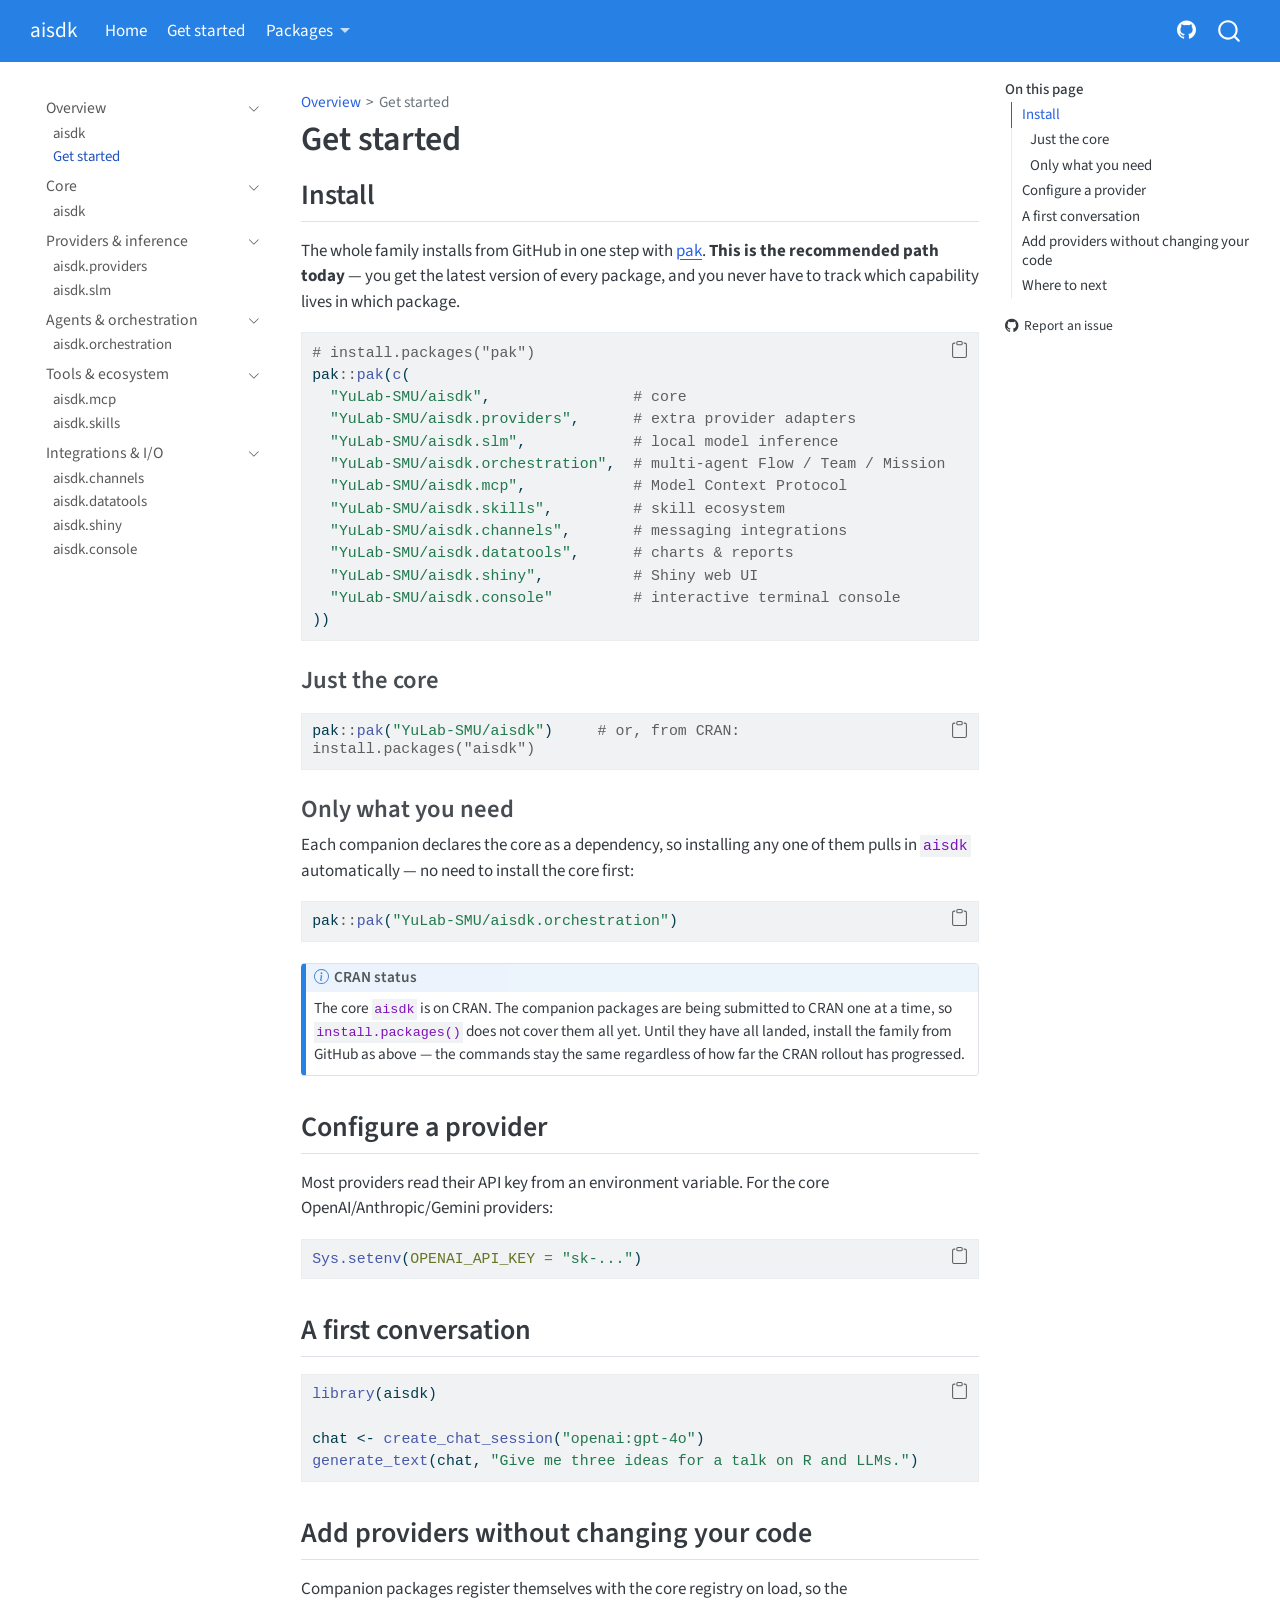
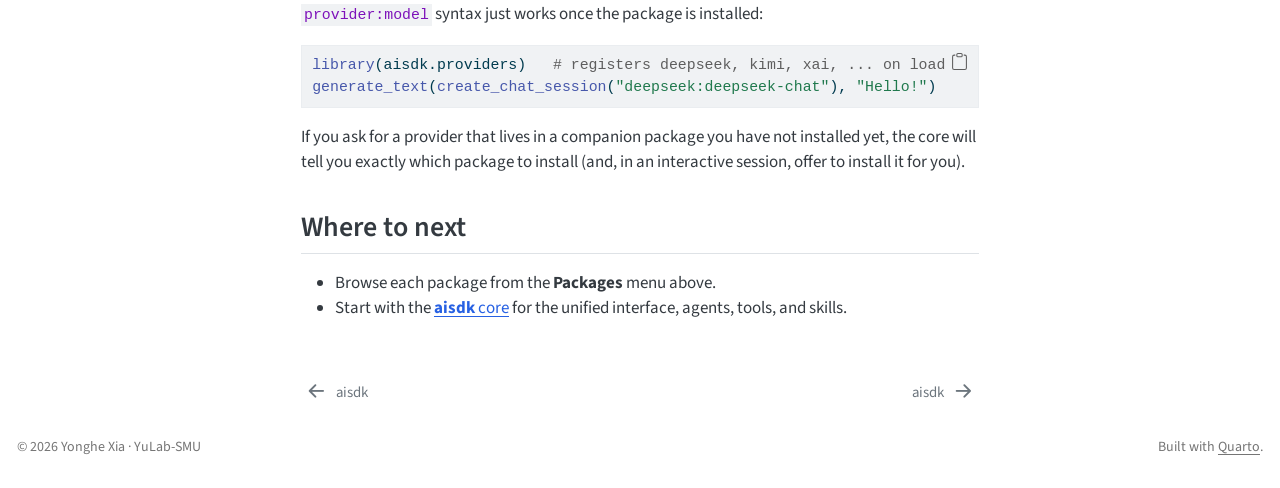
==== commit 4b909059: "deploy: 5152e80a244730a288deb1aae9945b7c5f2b6c2a" ====
--- a/getting-started.html
+++ b/getting-started.html
@@ -79,7 +79,7 @@
 <link href="site_libs/quarto-html/quarto-syntax-highlighting-15634bcf2e68342d4ad2dfa704d543f6.css" rel="stylesheet" id="quarto-text-highlighting-styles">
 <script src="site_libs/bootstrap/bootstrap.min.js"></script>
 <link href="site_libs/bootstrap/bootstrap-icons.css" rel="stylesheet">
-<link href="site_libs/bootstrap/bootstrap-9aaadcc7bd3a96854312fb3be6956d5f.min.css" rel="stylesheet" append-hash="true" id="quarto-bootstrap" data-mode="light">
+<link href="site_libs/bootstrap/bootstrap-e16872440047994247dd28c82fe9c6b4.min.css" rel="stylesheet" append-hash="true" id="quarto-bootstrap" data-mode="light">
 <script id="quarto-search-options" type="application/json">{
   "location": "navbar",
   "copy-button": false,
@@ -179,6 +179,10 @@
         <li>
     <a class="dropdown-item" href="./packages/aisdk.shiny.html">
  <span class="dropdown-text">aisdk.shiny — web UI</span></a>
+  </li>  
+        <li>
+    <a class="dropdown-item" href="./packages/aisdk.console.html">
+ <span class="dropdown-text">aisdk.console — terminal UI</span></a>
   </li>  
     </ul>
   </li>
@@ -342,6 +346,12 @@
  <span class="menu-text">aisdk.shiny</span></a>
   </div>
 </li>
+          <li class="sidebar-item">
+  <div class="sidebar-item-container"> 
+  <a href="./packages/aisdk.console.html" class="sidebar-item-text sidebar-link">
+ <span class="menu-text">aisdk.console</span></a>
+  </div>
+</li>
       </ul>
   </li>
     </ul>
@@ -401,8 +411,9 @@
 <span id="cb1-8"><a href="#cb1-8" aria-hidden="true" tabindex="-1"></a>  <span class="st">"YuLab-SMU/aisdk.skills"</span>,         <span class="co"># skill ecosystem</span></span>
 <span id="cb1-9"><a href="#cb1-9" aria-hidden="true" tabindex="-1"></a>  <span class="st">"YuLab-SMU/aisdk.channels"</span>,       <span class="co"># messaging integrations</span></span>
 <span id="cb1-10"><a href="#cb1-10" aria-hidden="true" tabindex="-1"></a>  <span class="st">"YuLab-SMU/aisdk.datatools"</span>,      <span class="co"># charts &amp; reports</span></span>
-<span id="cb1-11"><a href="#cb1-11" aria-hidden="true" tabindex="-1"></a>  <span class="st">"YuLab-SMU/aisdk.shiny"</span>           <span class="co"># Shiny web UI</span></span>
-<span id="cb1-12"><a href="#cb1-12" aria-hidden="true" tabindex="-1"></a>))</span></code></pre></div><button title="Copy to Clipboard" class="code-copy-button"><i class="bi"></i></button></div>
+<span id="cb1-11"><a href="#cb1-11" aria-hidden="true" tabindex="-1"></a>  <span class="st">"YuLab-SMU/aisdk.shiny"</span>,          <span class="co"># Shiny web UI</span></span>
+<span id="cb1-12"><a href="#cb1-12" aria-hidden="true" tabindex="-1"></a>  <span class="st">"YuLab-SMU/aisdk.console"</span>         <span class="co"># interactive terminal console</span></span>
+<span id="cb1-13"><a href="#cb1-13" aria-hidden="true" tabindex="-1"></a>))</span></code></pre></div><button title="Copy to Clipboard" class="code-copy-button"><i class="bi"></i></button></div>
 <section id="just-the-core" class="level3">
 <h3 class="anchored" data-anchor-id="just-the-core">Just the core</h3>
 <div class="code-copy-outer-scaffold"><div class="sourceCode" id="cb2"><pre class="sourceCode r code-with-copy"><code class="sourceCode r"><span id="cb2-1"><a href="#cb2-1" aria-hidden="true" tabindex="-1"></a>pak<span class="sc">::</span><span class="fu">pak</span>(<span class="st">"YuLab-SMU/aisdk"</span>)     <span class="co"># or, from CRAN: install.packages("aisdk")</span></span></code></pre></div><button title="Copy to Clipboard" class="code-copy-button"><i class="bi"></i></button></div>
